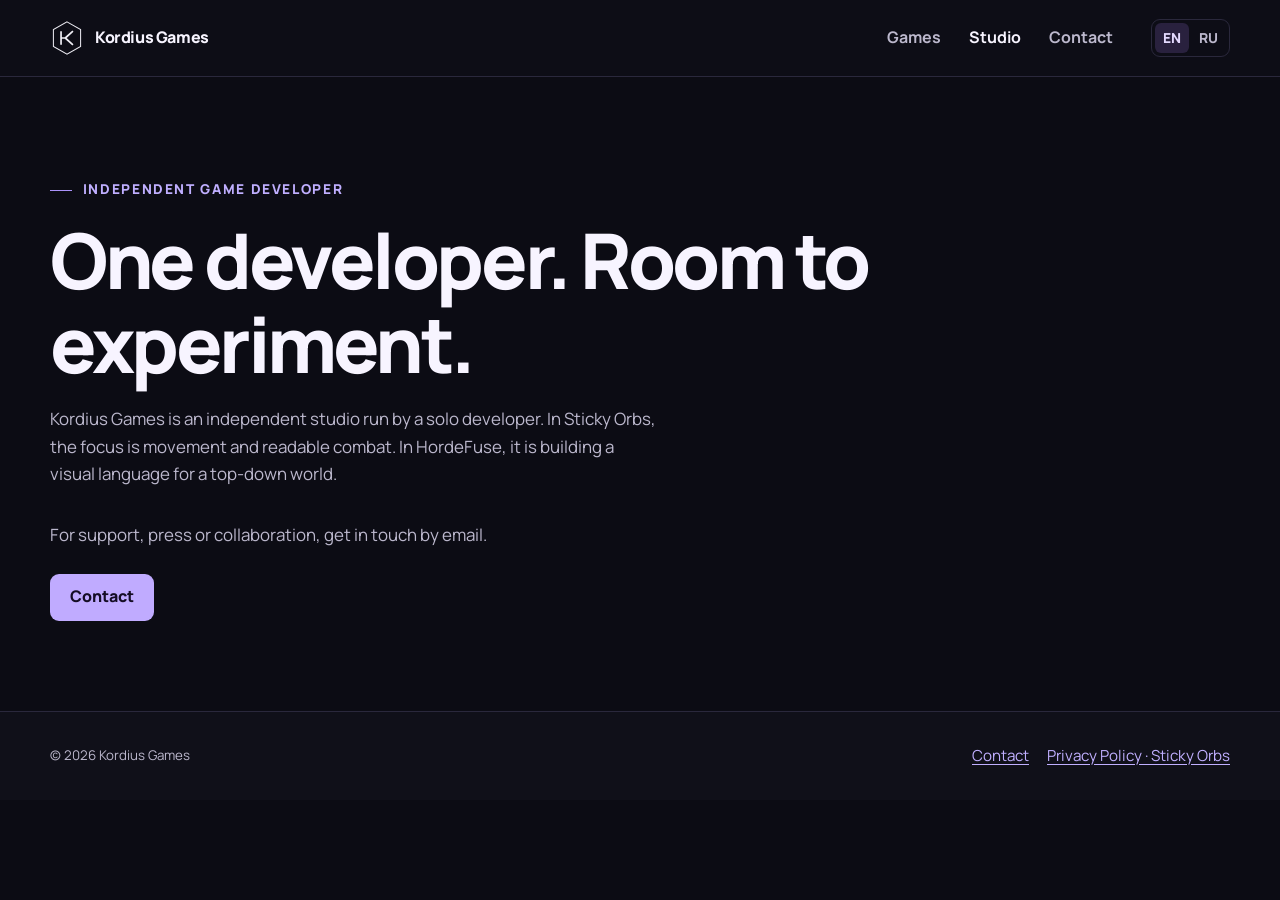
==== docs/about/index.html @ bd6874df "Publish the bilingual Kordius Games website" ====
<!doctype html>
<html lang="en">
<head>
<meta charset="utf-8">
<meta name="viewport" content="width=device-width, initial-scale=1">
<meta name="theme-color" content="#0c0c14">
<title>Studio — Kordius Games</title>
<meta name="description" content="Kordius Games is an independent studio run by a solo developer. In Sticky Orbs, the focus is movement and readable combat. In HordeFuse, it is building a visual language for a top-down world.">
<link rel="canonical" href="https://kord1us.github.io/kordius-games-site/about/">
<link rel="alternate" hreflang="en" href="https://kord1us.github.io/kordius-games-site/about/">
<link rel="alternate" hreflang="ru" href="https://kord1us.github.io/kordius-games-site/ru/about/">
<link rel="alternate" hreflang="x-default" href="https://kord1us.github.io/kordius-games-site/about/">
<meta property="og:type" content="website">
<meta property="og:site_name" content="Kordius Games">
<meta property="og:locale" content="en_US">
<meta property="og:title" content="Studio — Kordius Games">
<meta property="og:description" content="Kordius Games is an independent studio run by a solo developer. In Sticky Orbs, the focus is movement and readable combat. In HordeFuse, it is building a visual language for a top-down world.">
<meta property="og:url" content="https://kord1us.github.io/kordius-games-site/about/">
<meta property="og:image" content="https://kord1us.github.io/kordius-games-site/assets/sticky-gameplay.webp">
<meta name="twitter:card" content="summary_large_image">
<link rel="icon" href="../assets/studio-logo.svg" type="image/svg+xml">
<link rel="stylesheet" href="../assets/site.css">
<script defer src="../assets/site.js"></script>
</head>
<body>
<a class="skip" href="#main">Skip to content</a>
<header class="head"><div class="wrap head-row"><a class="brand" href="../"><img src="../assets/studio-logo.svg" width="34" height="34" alt=""><span>Kordius Games</span></a>
<nav class="nav" id="site-nav" aria-label="Menu"><a href="../games/">Games</a><a href="../about/" aria-current="page">Studio</a><a href="../contact/">Contact</a></nav>
<div class="lang"><span aria-current="true" lang="en">EN</span><a href="../ru/about/" hreflang="ru" lang="ru" aria-label="Русский">RU</a></div>
<button type="button" class="menu" data-menu aria-controls="site-nav" aria-expanded="false">Menu</button>
</div></header>
<main id="main" tabindex="-1"><section class="wrap page-section"><header class="page-intro">
    <p class="kicker">Independent game developer</p><h1>One developer. Room to experiment.</h1>
    <p>Kordius Games is an independent studio run by a solo developer. In Sticky Orbs, the focus is movement and readable combat. In HordeFuse, it is building a visual language for a top-down world.</p></header>
      <p class="page-paragraph">For support, press or collaboration, get in touch by email.</p><div class="actions"><a class="cta" href="../contact/">Contact</a></div>
      </section></main>
<footer class="footer"><div class="wrap footer-row">
<small>© 2026 Kordius Games</small>
<div class="links"><a href="../contact/">Contact</a><a href="../privacy/sticky-orbs/">Privacy Policy · Sticky Orbs</a></div>
</div></footer></body></html>
---- docs/assets/site.css ----
@import url("./fonts.css");

:root {
  color-scheme: dark;
  --bg: #0c0c14; --panel: #141421; --line: #2a283c; --ink: #f7f4ff;
  --muted: #bcb8cd; --accent: #c0afff; --primary: #ab93fa; --max: 1180px;
  font: 16px/1.6 Manrope, system-ui, sans-serif;
}
*, *::before, *::after { box-sizing: border-box; }
body { margin: 0; background: var(--bg); color: var(--ink); }
img { display: block; max-width: 100%; height: auto; }
h1, h2, h3, p, figure { margin: 0; }
h1, h2, h3 { line-height: 1.09; letter-spacing: -.045em; font-weight: 800; }
a { color: var(--accent); text-underline-offset: .2em; }
a, button { -webkit-tap-highlight-color: transparent; }
a:focus-visible, button:focus-visible, main:focus-visible { outline: 2px solid #d4c6ff; outline-offset: 5px; }
a:hover { color: #e5dbff; }
button { font: inherit; color: inherit; cursor: pointer; }
.wrap { width: min(var(--max), calc(100% - 72px)); margin-inline: auto; }
.skip { position: absolute; inset: .5rem auto auto .5rem; z-index: 9; background: var(--panel); padding: .65rem 1rem; transform: translateY(-160%); }
.skip:focus { transform: none; }
.head { border-bottom: 1px solid var(--line); position: relative; z-index: 1; background: #0d0d16; }
.head-row { min-height: 76px; display: flex; align-items: center; gap: 32px; }
.brand { display: inline-flex; gap: 11px; align-items: center; text-decoration: none; color: var(--ink); font-weight: 800; letter-spacing: -.025em; white-space: nowrap; }
.brand img { width: 34px; height: 34px; border-radius: 8px; }
.nav { display: flex; gap: 28px; margin-left: auto; align-items: center; }
.nav a { text-decoration: none; font-weight: 700; color: var(--muted); }
.nav a:hover, .nav a[aria-current] { color: var(--ink); }
.lang { display: flex; gap: 2px; border: 1px solid var(--line); border-radius: 9px; padding: 3px; margin-left: 6px; }
.lang a, .lang span { color: var(--muted); text-decoration: none; font-size: .86rem; font-weight: 800; padding: 4px 8px; border-radius: 6px; }
.lang span { background: #29213e; color: #e4daff; }
.menu { display: none; }
.kicker { color: var(--accent); font-weight: 800; font-size: .85rem; letter-spacing: .12em; text-transform: uppercase; display: flex; align-items: center; gap: .65rem; }
.kicker::before { content: ""; height: 1px; width: 1.4rem; background: var(--primary); flex: none; }
.hero { position: relative; isolation: isolate; overflow: hidden; border-bottom: 1px solid var(--line); background: radial-gradient(ellipse at 82% 48%, #392155 0, #161326 37%, #0c0c14 72%); }
.hero-grid { min-height: 570px; padding-block: 80px; display: grid; grid-template-columns: 1.17fr 1fr; align-items: center; gap: 24px; }
.hero-copy { position: relative; z-index: 1; }
.hero h1 { font-size: clamp(3.1rem, 6.6vw, 6.4rem); line-height: .99; margin: .32em 0 .26em; }
.hero h1 span { color: #c6b4ff; display: block; margin-top: .08em; }
.hero-copy > p:not(.kicker) { font-size: 1.12rem; color: var(--muted); max-width: 39ch; }
.actions { display: flex; align-items: center; flex-wrap: wrap; gap: 12px 18px; margin-top: 26px; }
.cta { display: inline-flex; align-items: center; justify-content: center; min-height: 46px; padding: .6rem 1.2rem; border-radius: 9px; background: #c0abff; color: #150d25; text-decoration: none; font-weight: 800; border: 1px solid transparent; transition: background .18s, transform .18s; }
.cta:hover { background: #ded0ff; color: #150d25; transform: translateY(-2px); }
.cta.secondary { color: #e4dbff; background: #211a33; border-color: #3f3359; }
.cta.secondary:hover { background: #322448; }
.hero-image { position: relative; min-width: 0; }
.hero-image::before, .hero-image::after { content: ""; position: absolute; z-index: -1; inset: 9% -8%; border: 1px solid #b495ff35; border-radius: 50%; transform: rotate(-21deg); }
.hero-image::after { inset: 0 -13%; transform: rotate(23deg); border-color: #b495ff24; }
.hero-image img { width: 100%; aspect-ratio: 1.32; object-fit: cover; object-position: 50% 43%; border-radius: 1.15rem; border: 1px solid #514368; box-shadow: 0 25px 75px #080610a0; }
.hero-image figcaption { margin-top: 10px; color: #cdc5e4; font-size: .88rem; }
.section { padding-block: clamp(48px, 7vw, 88px); }
.section-head { display: flex; justify-content: space-between; align-items: end; gap: 1rem; margin-bottom: 25px; }
.section-head h2, .studio-band h2 { font-size: clamp(2rem, 4.4vw, 3.5rem); }
.grid { display: grid; grid-template-columns: 1fr 1fr; gap: 22px; }
.card { border: 1px solid var(--line); border-radius: 17px; overflow: hidden; background: var(--panel); min-width: 0; display: flex; flex-direction: column; }
.card-image { position: relative; aspect-ratio: 2.07; overflow: hidden; display: block; border-bottom: 1px solid var(--line); }
.card-image img { width: 100%; height: 100%; object-fit: cover; object-position: 50% 44%; transition: transform .4s ease; }
.card:hover .card-image img { transform: scale(1.035); }
.horde-art { background: radial-gradient(ellipse at 51% 53%, #644970 0, #332745 40%, #181522 78%); position: relative; isolation: isolate; overflow: hidden; }
.horde-art::before { content: ""; position: absolute; z-index: -1; inset: 0; background: repeating-linear-gradient(0deg, transparent 0 29px, #e1c4f518 30px), repeating-linear-gradient(90deg, transparent 0 29px, #e1c4f518 30px); mask-image: radial-gradient(ellipse, #000, transparent 75%); }
.horde-art img { object-fit: contain; margin-inline: auto; padding: .75rem; filter: drop-shadow(0 8px 14px #080512a0); }
.card-body { padding: clamp(20px, 3vw, 30px); display: grid; gap: 12px; flex: 1; }
.card-body h2, .card-body h3 { font-size: clamp(1.7rem, 3.8vw, 2.65rem); }
.card-body h2 a, .card-body h3 a { color: var(--ink); text-decoration: none; }
.card-meta { display: flex; gap: 8px 12px; flex-wrap: wrap; align-items: center; color: var(--accent); font-size: .92rem; font-weight: 800; }
.card-body p, .studio-band p, .page-intro > p, .page-paragraph { color: var(--muted); font-size: 1.06rem; max-width: 62ch; }
.status { padding: .12rem .55rem; background: #29203e; border-radius: 4px; color: #e1d4ff; font-size: .84rem; }
.text-link { width: fit-content; font-weight: 800; }
.studio-band { border-top: 1px solid var(--line); background: linear-gradient(110deg, #19132a, #100e1c 64%); }
.studio-band .wrap { display: grid; grid-template-columns: .95fr 1fr; gap: 30px; align-items: center; }
.studio-band p + a { display: inline-block; margin-top: .8em; }
.page-intro { padding-top: clamp(50px, 8vw, 105px); padding-bottom: 34px; }
.page-intro h1 { font-size: clamp(2.55rem, 6vw, 5.5rem); margin-block: .22em .26em; overflow-wrap: anywhere; }
.page-intro > p { max-width: 61ch; }
.page-intro > p.kicker { font-size: .85rem; color: var(--accent); }
.page-section { padding-bottom: clamp(48px, 8vw, 90px); }
.feature { display: grid; grid-template-columns: .95fr 1.05fr; gap: 32px; align-items: center; }
.feature h2 { font-size: clamp(1.85rem, 4vw, 3.4rem); margin-bottom: .45em; }
.feature figure { border-radius: 15px; background-color: var(--panel); border: 1px solid var(--line); overflow: hidden; }
.feature figure img { width: 100%; height: clamp(250px, 36vw, 420px); object-fit: cover; object-position: center 45%; }
.feature .horde-art img { object-fit: contain; }
figcaption { font-size: .92rem; }
.feature figcaption, .gallery figcaption { padding: .65rem .9rem; color: var(--muted); background: var(--panel); }
.gallery { display: grid; grid-template-columns: repeat(3, minmax(0, 1fr)); gap: 16px; }
.gallery figure { border-radius: 12px; border: 1px solid var(--line); overflow: hidden; }
.gallery a { display: block; }
.gallery img { width: 100%; aspect-ratio: 1; object-fit: cover; }
.gallery a:hover img { filter: brightness(1.12); }
dialog { background: var(--panel); color: var(--ink); border: 1px solid #5a4b76; border-radius: 14px; padding: 1rem; width: min(780px, calc(100% - 28px)); }
dialog::backdrop { background: #08060de6; }
dialog button { border: 1px solid var(--line); background: #282036; border-radius: 7px; padding: .4rem .8rem; margin-bottom: .6rem; }
dialog img { margin: auto; max-height: 66vh; object-fit: contain; }
dialog figcaption { text-align: center; margin-top: 8px; }
.contact-grid { display: grid; grid-template-columns: 1fr 1fr; gap: 18px; }
.contact-card { border: 1px solid var(--line); background: var(--panel); border-radius: 14px; padding: 28px; }
.contact-card h2 { font-size: 1.55rem; margin-bottom: .6em; }
.contact-card p { color: var(--muted); }
.address { overflow-wrap: anywhere; font-size: 1.08rem; font-weight: 800; }
.legal { max-width: 790px; margin: 0 auto; }
.legal .page-intro h1 { font-size: clamp(2.45rem, 6vw, 4.35rem); }
.legal .page-intro { padding-bottom: 22px; }
.policy-date { margin-bottom: 14px; color: var(--accent); font-size: .95rem; }
.legal-body { padding-block: 3px clamp(48px, 7vw, 85px); }
.legal-body section { border-top: 1px solid var(--line); padding-block: 24px; }
.legal-body h2 { font-size: clamp(1.35rem, 3vw, 1.85rem); margin-bottom: 12px; }
.legal-body p { color: var(--muted); }
.legal-body p + p, .legal-body ul { margin-top: 12px; }
.legal-body ul { padding-left: 1.3rem; }
.legal-body li + li { margin-top: .35rem; }
.footer { border-top: 1px solid var(--line); background: #101019; padding-block: 32px; }
.footer-row { display: flex; align-items: center; justify-content: space-between; gap: 16px 28px; flex-wrap: wrap; }
.footer .links { display: flex; flex-wrap: wrap; gap: 8px 18px; }
.footer .links a { font-size: .95rem; }
.footer small { color: var(--muted); }
@media (max-width: 820px) {
  .wrap { width: calc(100% - 42px); }
  .head-row { gap: 16px; }
  .nav { gap: 18px; }
  .hero-grid { min-height: 0; padding-block: 56px; }
  .hero h1 { font-size: clamp(2.8rem, 7.15vw, 4.6rem); }
}
@media (max-width: 620px) {
  .wrap { width: calc(100% - 32px); }
  .head-row { gap: 9px; min-height: 64px; flex-wrap: wrap; }
  .brand { margin-right: auto; }
  .brand img { width: 29px; height: 29px; }
  .lang { margin-left: 0; }
  .lang a, .lang span { padding-inline: 6px; }
  .nav { order: 2; width: 100%; margin: 0; padding: 0 0 12px; }
  .has-menu .nav { display: none; }
  .has-menu .menu { display: block; border: 1px solid var(--line); background: var(--panel); font-weight: 800; font-size: .9rem; border-radius: 8px; padding: .34rem .57rem; }
  .has-menu .nav.open { display: flex; min-height: 42px; flex-wrap: wrap; }
  .hero-grid, .grid, .feature, .studio-band .wrap, .contact-grid { grid-template-columns: 1fr; }
  .hero-grid { padding-block: 43px 32px; gap: 28px; }
  .hero h1 { font-size: clamp(2.82rem, 10.4vw, 4.15rem); }
  .hero-image img { aspect-ratio: 1.5; }
  .hero-image::before, .hero-image::after { inset-inline: 0; }
  .section-head { align-items: start; }
  .gallery { grid-template-columns: 1fr; }
  .gallery img { aspect-ratio: 1.32; }
}
@media (prefers-reduced-motion: reduce) {
  *, *::before, *::after { transition-duration: .01ms !important; }
}

.image-note { position: absolute; inset: auto auto 8px 8px; max-width: calc(100% - 16px); padding: .22rem .55rem; font-size: .78rem; background: #100c1bea; color: #f2ebff; border-radius: 4px; }
@media (max-width: 620px) { .legal .page-intro h1 { font-size: clamp(1.75rem, 7.75vw, 2.35rem); } }
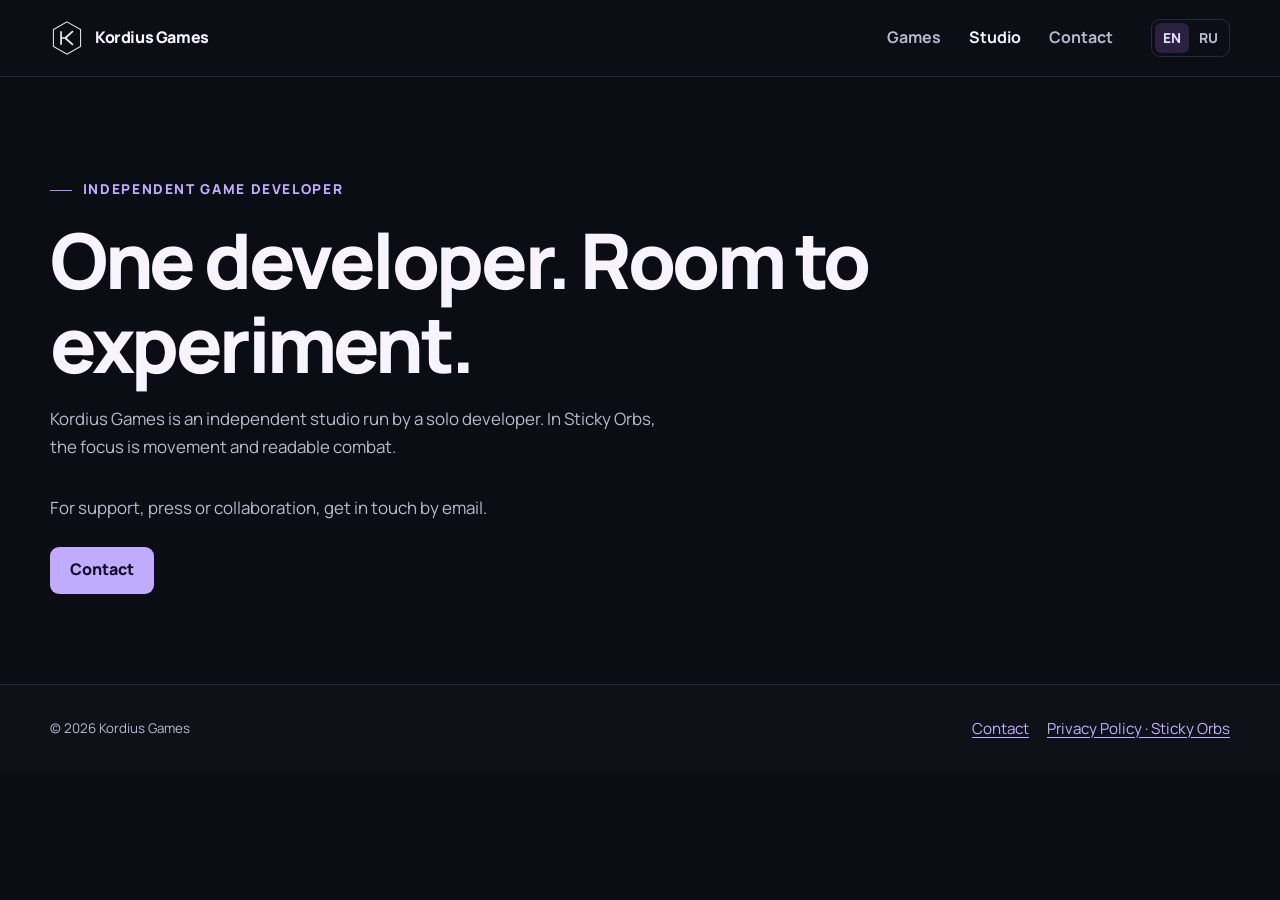
==== commit a20112a4: "Feature Sticky Orbs as the sole studio game" ====
--- a/docs/about/index.html
+++ b/docs/about/index.html
@@ -5,7 +5,7 @@
 <meta name="viewport" content="width=device-width, initial-scale=1">
 <meta name="theme-color" content="#0c0c14">
 <title>Studio — Kordius Games</title>
-<meta name="description" content="Kordius Games is an independent studio run by a solo developer. In Sticky Orbs, the focus is movement and readable combat. In HordeFuse, it is building a visual language for a top-down world.">
+<meta name="description" content="Kordius Games is an independent studio run by a solo developer. In Sticky Orbs, the focus is movement and readable combat.">
 <link rel="canonical" href="https://kord1us.github.io/kordius-games-site/about/">
 <link rel="alternate" hreflang="en" href="https://kord1us.github.io/kordius-games-site/about/">
 <link rel="alternate" hreflang="ru" href="https://kord1us.github.io/kordius-games-site/ru/about/">
@@ -14,7 +14,7 @@
 <meta property="og:site_name" content="Kordius Games">
 <meta property="og:locale" content="en_US">
 <meta property="og:title" content="Studio — Kordius Games">
-<meta property="og:description" content="Kordius Games is an independent studio run by a solo developer. In Sticky Orbs, the focus is movement and readable combat. In HordeFuse, it is building a visual language for a top-down world.">
+<meta property="og:description" content="Kordius Games is an independent studio run by a solo developer. In Sticky Orbs, the focus is movement and readable combat.">
 <meta property="og:url" content="https://kord1us.github.io/kordius-games-site/about/">
 <meta property="og:image" content="https://kord1us.github.io/kordius-games-site/assets/sticky-gameplay.webp">
 <meta name="twitter:card" content="summary_large_image">
@@ -31,7 +31,7 @@
 </div></header>
 <main id="main" tabindex="-1"><section class="wrap page-section"><header class="page-intro">
     <p class="kicker">Independent game developer</p><h1>One developer. Room to experiment.</h1>
-    <p>Kordius Games is an independent studio run by a solo developer. In Sticky Orbs, the focus is movement and readable combat. In HordeFuse, it is building a visual language for a top-down world.</p></header>
+    <p>Kordius Games is an independent studio run by a solo developer. In Sticky Orbs, the focus is movement and readable combat.</p></header>
       <p class="page-paragraph">For support, press or collaboration, get in touch by email.</p><div class="actions"><a class="cta" href="../contact/">Contact</a></div>
       </section></main>
 <footer class="footer"><div class="wrap footer-row">
--- a/docs/assets/site.css
+++ b/docs/assets/site.css
@@ -56,9 +56,9 @@
 .card-image { position: relative; aspect-ratio: 2.07; overflow: hidden; display: block; border-bottom: 1px solid var(--line); }
 .card-image img { width: 100%; height: 100%; object-fit: cover; object-position: 50% 44%; transition: transform .4s ease; }
 .card:hover .card-image img { transform: scale(1.035); }
-.horde-art { background: radial-gradient(ellipse at 51% 53%, #644970 0, #332745 40%, #181522 78%); position: relative; isolation: isolate; overflow: hidden; }
-.horde-art::before { content: ""; position: absolute; z-index: -1; inset: 0; background: repeating-linear-gradient(0deg, transparent 0 29px, #e1c4f518 30px), repeating-linear-gradient(90deg, transparent 0 29px, #e1c4f518 30px); mask-image: radial-gradient(ellipse, #000, transparent 75%); }
-.horde-art img { object-fit: contain; margin-inline: auto; padding: .75rem; filter: drop-shadow(0 8px 14px #080512a0); }
+.artwork { background: radial-gradient(ellipse at 51% 53%, #644970 0, #332745 40%, #181522 78%); position: relative; isolation: isolate; overflow: hidden; }
+.artwork::before { content: ""; position: absolute; z-index: -1; inset: 0; background: repeating-linear-gradient(0deg, transparent 0 29px, #e1c4f518 30px), repeating-linear-gradient(90deg, transparent 0 29px, #e1c4f518 30px); mask-image: radial-gradient(ellipse, #000, transparent 75%); }
+.artwork img { object-fit: contain; margin-inline: auto; padding: .75rem; filter: drop-shadow(0 8px 14px #080512a0); }
 .card-body { padding: clamp(20px, 3vw, 30px); display: grid; gap: 12px; flex: 1; }
 .card-body h2, .card-body h3 { font-size: clamp(1.7rem, 3.8vw, 2.65rem); }
 .card-body h2 a, .card-body h3 a { color: var(--ink); text-decoration: none; }
@@ -78,7 +78,7 @@
 .feature h2 { font-size: clamp(1.85rem, 4vw, 3.4rem); margin-bottom: .45em; }
 .feature figure { border-radius: 15px; background-color: var(--panel); border: 1px solid var(--line); overflow: hidden; }
 .feature figure img { width: 100%; height: clamp(250px, 36vw, 420px); object-fit: cover; object-position: center 45%; }
-.feature .horde-art img { object-fit: contain; }
+.feature .artwork img { object-fit: contain; }
 figcaption { font-size: .92rem; }
 .feature figcaption, .gallery figcaption { padding: .65rem .9rem; color: var(--muted); background: var(--panel); }
 .gallery { display: grid; grid-template-columns: repeat(3, minmax(0, 1fr)); gap: 16px; }
@@ -145,3 +145,10 @@
 
 .image-note { position: absolute; inset: auto auto 8px 8px; max-width: calc(100% - 16px); padding: .22rem .55rem; font-size: .78rem; background: #100c1bea; color: #f2ebff; border-radius: 4px; }
 @media (max-width: 620px) { .legal .page-intro h1 { font-size: clamp(1.75rem, 7.75vw, 2.35rem); } }
+
+@media (min-width: 621px) {
+  .grid:has(> :only-child) { grid-template-columns: 1fr; }
+  .grid > .card:only-child { display: grid; grid-template-columns: 1fr 1fr; }
+  .grid > .card:only-child .card-image { aspect-ratio: auto; border-block-end: 0; border-inline-end: 1px solid var(--line); }
+  .grid > .card:only-child .card-body { align-content: center; }
+}
